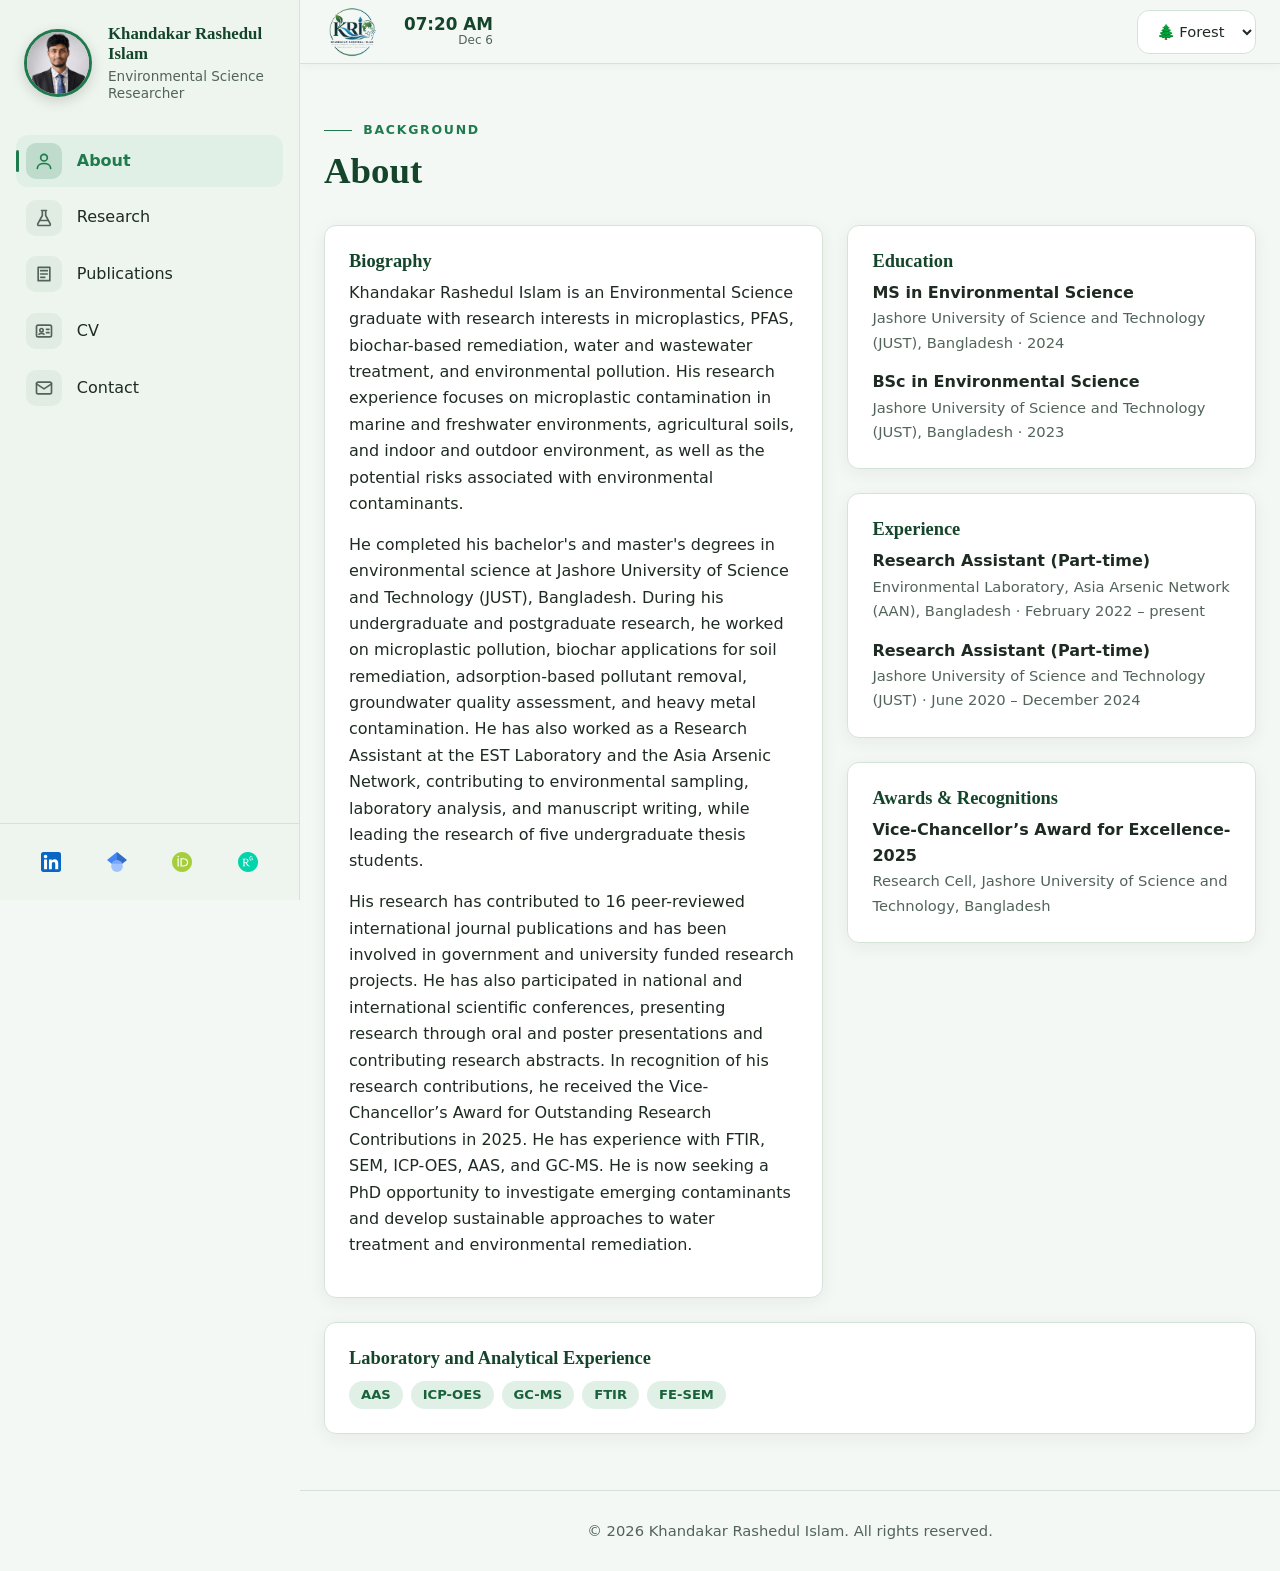
==== about.html @ 4546ed97 "Add Awards & Recognitions section to about.html Added a new section for Awards & Recognitions with d" ====
<!DOCTYPE html>
<html lang="en">
<head>
  <meta charset="UTF-8">
  <meta name="viewport" content="width=device-width, initial-scale=1">
  <title>About | Khandakar Rashedul Islam</title>
  <meta name="description" content="About Khandakar Rashedul Islam: biography, education, experience and laboratory skills in environmental science.">
  <link rel="stylesheet" href="style.css">
    <link rel="icon" href="assets/logo.png" type="image/png">
</head>
<body>

  <!-- Falling background symbols (filled in by script.js) -->
  <div class="bg-glyphs" id="bg-glyphs" aria-hidden="true"></div>

  <a class="skip-link" href="#main">Skip to content</a>

  <!-- Dark overlay behind the sidebar on tablet and mobile -->
  <div class="sidebar-overlay" id="sidebar-overlay" hidden></div>

  <!-- ===================== SIDEBAR ===================== -->
  <aside class="sidebar" id="sidebar" aria-label="Site menu">

    <button class="icon-btn sidebar-close" id="sidebar-close" type="button" aria-label="Close menu">✕</button>

    <a class="side-brand" href="index.html">
      <!--
        SIDEBAR PHOTO: to use your photo, upload assets/profile.jpg, then replace the <span> line below with:
        <img class="side-avatar" src="assets/profile.jpg" alt="Khandakar Rashedul Islam">
      -->
      <span class="side-avatar" aria-hidden="true">KRI</span>
      <span class="side-brand-text">
        <span class="side-name">Khandakar Rashedul Islam</span>
        <span class="side-title">Environmental Science Researcher</span>
      </span>
    </a>

    <nav class="side-nav" aria-label="Main navigation">
      <ul>
        <li>
          <a href="about.html">
            <span class="nav-icon"><svg class="icon" viewBox="0 0 24 24" aria-hidden="true"><circle cx="12" cy="8" r="4"/><path d="M4 21c0-4 4-6 8-6s8 2 8 6"/></svg></span>
            About
          </a>
        </li>
        <li>
          <a href="research.html">
            <span class="nav-icon"><svg class="icon" viewBox="0 0 24 24" aria-hidden="true"><path d="M9 3h6M10 3v6L4.5 19a1.5 1.5 0 0 0 1.3 2h12.4a1.5 1.5 0 0 0 1.3-2L14 9V3"/><path d="M7 15h10"/></svg></span>
            Research
          </a>
        </li>
        <li>
          <a href="publications.html">
            <span class="nav-icon"><svg class="icon" viewBox="0 0 24 24" aria-hidden="true"><path d="M5 4h14v16H5z"/><path d="M8 8h8M8 12h8M8 16h5"/></svg></span>
            Publications
          </a>
        </li>
        <li>
          <a href="cv.html">
            <span class="nav-icon"><svg class="icon" viewBox="0 0 24 24" aria-hidden="true"><rect x="3" y="5" width="18" height="14" rx="2"/><circle cx="9" cy="11" r="2"/><path d="M6 16c.5-1.5 5.5-1.5 6 0M15 10h3M15 14h3"/></svg></span>
            CV
          </a>
        </li>
        <li>
          <a href="contact.html">
            <span class="nav-icon"><svg class="icon" viewBox="0 0 24 24" aria-hidden="true"><rect x="3" y="5" width="18" height="14" rx="2"/><path d="m3 7 9 6 9-6"/></svg></span>
            Contact
          </a>
        </li>
      </ul>
    </nav>

    <!--
      PROFILE LINKS (bottom of sidebar). This is the ONLY place you need to edit your profile links.
      The buttons in the Contact section copy these automatically.
      To activate an icon: replace href="#contact" with your real link and delete the word is-placeholder.
      To remove an icon: delete its whole <a ...> ... </a> block.
    -->
       <div class="sidebar-links" aria-label="Academic profiles">
      <a class="profile-icon" href="https://www.linkedin.com/in/khandakarrashedulislam/" data-profile="linkedin" title="LinkedIn" aria-label="LinkedIn">
        <img src="assets/icons/linkedin.svg" alt="" width="20" height="20">
      </a>
      <a class="profile-icon" href="https://scholar.google.com/citations?user=u9Iv7xsAAAAJ&amp;hl=en" data-profile="scholar" title="Google Scholar" aria-label="Google Scholar">
        <img src="assets/icons/scholar.svg" alt="" width="20" height="20">
      </a>
      <a class="profile-icon" href="https://orcid.org/0000-0001-8953-0224" data-profile="orcid" title="ORCID" aria-label="ORCID">
        <img src="assets/icons/orcid.svg" alt="" width="20" height="20">
      </a>
      <a class="profile-icon" href="https://www.researchgate.net/profile/Khandakar-Rashedul-Islam-2?ev=hdr_xprf" data-profile="researchgate" title="ResearchGate" aria-label="ResearchGate">
        <img src="assets/icons/researchgate.svg" alt="" width="20" height="20">
      </a>
    </div>

  </aside>

  <!-- ===================== MAIN AREA ===================== -->
  <div class="main-area">

    <!-- Top bar -->
    <header class="topbar">
      <div class="topbar-left">
        <button class="icon-btn menu-btn" id="menu-btn" type="button" aria-label="Open menu" aria-expanded="false" aria-controls="sidebar">
          <span class="menu-bar"></span>
          <span class="menu-bar"></span>
          <span class="menu-bar"></span>
        </button>
        <a class="site-logo" href="index.html" aria-label="Home">
          <img src="assets/logo.png" alt="Khandakar Rashedul Islam logo" width="36" height="36">
        </a>
        <div class="clock">
          <span class="clock-time" id="clock-time">--:--</span>
          <span class="clock-date" id="clock-date"></span>
        </div>
      </div>

      <div class="topbar-right">
        <label class="visually-hidden" for="theme-select">Colour theme</label>
        <select class="theme-select" id="theme-select">
          <option value="forest">🌲 Forest</option> 
          <option value="light">🌞 Light</option>
          <option value="dark">🌙 Dark</option>
         
        </select>
      </div>
    </header>

    <main id="main">

      <!-- ===================== ABOUT ===================== -->
      <section class="section" id="about">
        <div class="container">
          <div class="section-head reveal">
            <p class="eyebrow">Background</p>
            <h2>About</h2>
          </div>

          <div class="about-grid">
            <div class="card reveal">
              <h3>Biography</h3>
              <p>
                Khandakar Rashedul Islam is an Environmental Science graduate with research interests in microplastics, PFAS, biochar-based remediation, water and wastewater treatment, and environmental pollution. 
                His research experience focuses on microplastic contamination in marine and freshwater environments, agricultural soils, and indoor and outdoor environment, 
                as well as the potential risks associated with environmental contaminants.
              </p>
              <p>
                He completed his bachelor's and master's degrees in environmental science at Jashore University of Science and Technology (JUST), Bangladesh. 
                During his undergraduate and postgraduate research, he worked on microplastic pollution, biochar applications for soil remediation, 
                adsorption-based pollutant removal, groundwater quality assessment, and heavy metal contamination. He has also worked as a Research Assistant 
                at the EST Laboratory and the Asia Arsenic Network, contributing to environmental sampling, laboratory analysis, and manuscript writing, while leading the research of five undergraduate thesis students.
              </p>
              <p>
               His research has contributed to 16 peer-reviewed international journal publications and has been involved in government and university funded research projects. 
                He has also participated in national and international scientific conferences, presenting research through oral and poster presentations and contributing research 
                abstracts. In recognition of his research contributions, he received the Vice-Chancellor’s Award for Outstanding Research Contributions in 2025. 
                He has experience with FTIR, SEM, ICP-OES, AAS, and GC-MS. 
He is now seeking a PhD opportunity to investigate emerging contaminants and develop sustainable approaches to water treatment and environmental remediation.
              </p>
            </div>

            <div class="stack">
              <div class="card reveal">
                <h3>Education</h3>
                <ul class="plain-list">
                  <li>
                    <strong>MS in Environmental Science</strong>
                    <span class="item-meta">Jashore University of Science and Technology (JUST), Bangladesh · 2024</span>
                  </li>
                  <li>
                    <strong>BSc in Environmental Science</strong>
                    <span class="item-meta">Jashore University of Science and Technology (JUST), Bangladesh · 2023</span>
                  </li>
                </ul>
              </div>

              <div class="card reveal">
                <h3>Experience</h3>
                <ul class="plain-list">
                  <li>
                    <strong>Research Assistant (Part-time)</strong>
                    <span class="item-meta">Environmental Laboratory, Asia Arsenic Network (AAN), Bangladesh · February 2022 – present</span>
                  </li>
                  <li>
                    <strong>Research Assistant (Part-time)</strong>
                    <span class="item-meta">Jashore University of Science and Technology (JUST) · June 2020 – December 2024</span>
                  </li>
                </ul>
              </div>
           
              <div class="card reveal">
                <h3>Awards & Recognitions</h3>
                <ul class="plain-list">
                  <li>
                    <strong>Vice-Chancellor’s Award for Excellence-2025</strong>
                    <span class="item-meta">Research Cell, Jashore University of Science and Technology, Bangladesh</span>
                  </li>
                 
                </ul>
              </div>


              
            </div>
          </div>

          <div class="card skills-card reveal">
            <h3>Laboratory and Analytical Experience</h3>
            <ul class="tag-list">
              <li class="tag">AAS</li>
              <li class="tag">ICP-OES</li>
              <li class="tag">GC-MS</li>
              <li class="tag">FTIR</li>
              <li class="tag">FE-SEM</li>
            </ul>
          </div>
        </div>
      </section>

</main>

    <!-- ===================== FOOTER ===================== -->
    <footer class="site-footer">
      <div class="container">
        <p>© <span id="current-year">2026</span> Khandakar Rashedul Islam. All rights reserved.</p>
      </div>
    </footer>

  </div>

  <script src="script.js"></script>
</body>
</html>
---- style.css ----
/* =====================================================================
   style.css: colours, fonts, layout and responsive rules
   Breakpoints:
     Desktop = 1024px and wider (default rules, sidebar always visible)
     Tablet  = 641px to 1023px  (@media max-width: 1023px, sidebar becomes a slide-in menu)
     Mobile  = 640px and narrower (@media max-width: 640px)
   ===================================================================== */

/* ---------- 1. COLOURS, FONTS AND SIZES (safe to edit) ---------- */
:root {
  --bg: #ffffff;
  --sidebar-bg: #fafbfc;
  --surface: #ffffff;
  --text: #1f2937;
  --heading: #1b365d;
  --muted: #556070;
  --primary: #0066cc;          /* MAIN ACCENT COLOUR: change this to restyle the site */
  --on-primary: #ffffff;
  --tile-bg: #eef1f5;
  --tag-bg: #e8f1fb;
  --tag-text: #0b5cab;
  --border: #e4e8ee;
  --header-bg: rgba(255, 255, 255, 0.9);
  --hero-glow: rgba(120, 176, 230, 0.35);
  --btn-shadow: 0 6px 16px rgba(0, 102, 204, 0.3);
  --warn-bg: #fef3c7;
  --warn-text: #92400e;
  --shadow: 0 4px 18px rgba(31, 41, 55, 0.06);
  --shadow-hover: 0 10px 28px rgba(31, 41, 55, 0.13);
  --radius: 12px;
  --sidebar-width: 300px;
  --topbar-height: 64px;
  --font: system-ui, -apple-system, "Segoe UI", Roboto, "Helvetica Neue", Arial, sans-serif;          /* BODY FONT */
  --font-serif: "Source Serif 4", "Source Serif Pro", Georgia, "Times New Roman", serif;               /* HEADING FONT */
}

[data-theme="dark"] {
  --bg: #0f1720;
  --sidebar-bg: #121c27;
  --surface: #17222f;
  --text: #dbe3ec;
  --heading: #eaf2fb;
  --muted: #9aa8b8;
  --primary: #4da3ff;
  --on-primary: #06121f;
  --tile-bg: #1f2c3a;
  --tag-bg: #16314d;
  --tag-text: #9ccbff;
  --border: #2a3a4b;
  --header-bg: rgba(15, 23, 32, 0.9);
  --hero-glow: rgba(77, 163, 255, 0.18);
  --btn-shadow: 0 6px 16px rgba(77, 163, 255, 0.25);
  --warn-bg: #78350f;
  --warn-text: #fde68a;
  --shadow: 0 4px 18px rgba(0, 0, 0, 0.35);
  --shadow-hover: 0 10px 28px rgba(0, 0, 0, 0.5);
}

[data-theme="forest"] {
  --bg: #f4f8f4;
  --sidebar-bg: #eef4ee;
  --surface: #ffffff;
  --text: #1e2b22;
  --heading: #14452a;
  --muted: #52645a;
  --primary: #1f7a4d;
  --tile-bg: #e1ece3;
  --tag-bg: #e1f0e6;
  --tag-text: #176239;
  --border: #d5e2d8;
  --header-bg: rgba(244, 248, 244, 0.9);
  --hero-glow: rgba(110, 190, 140, 0.35);
  --btn-shadow: 0 6px 16px rgba(31, 122, 77, 0.3);
}

/* ---------- 2. BASIC RESET ---------- */
*, *::before, *::after { box-sizing: border-box; }

[hidden] { display: none !important; }

html {
  scroll-behavior: smooth;
  scroll-padding-top: calc(var(--topbar-height) + 12px);
}

body {
  margin: 0;
  font-family: var(--font);
  font-size: 1rem;
  line-height: 1.65;
  color: var(--text);
  background: var(--bg);
  transition: background 0.25s ease, color 0.25s ease;
}

img { max-width: 100%; height: auto; }
a { color: var(--primary); }

h1, h2, h3 {
  font-family: var(--font-serif);
  color: var(--heading);
  line-height: 1.2;
  margin: 0 0 0.5rem;
}
h3 { font-size: 1.15rem; }
p { margin: 0 0 0.9rem; }

:focus-visible { outline: 3px solid var(--primary); outline-offset: 3px; }

.container { width: min(1024px, 100% - 3rem); margin-inline: auto; }

.visually-hidden {
  position: absolute;
  width: 1px;
  height: 1px;
  overflow: hidden;
  clip: rect(0 0 0 0);
  white-space: nowrap;
}

.skip-link {
  position: absolute;
  left: -999px;
  top: 0;
  background: var(--primary);
  color: var(--on-primary);
  padding: 0.6rem 1rem;
  z-index: 100;
}
.skip-link:focus { left: 0; }

/* Small line icons used in buttons and the menu */
.icon {
  width: 20px;
  height: 20px;
  flex: 0 0 auto;
  fill: none;
  stroke: currentColor;
  stroke-width: 2;
  stroke-linecap: round;
  stroke-linejoin: round;
}

/* ---------- 3. FALLING BACKGROUND SYMBOLS ---------- */
.bg-glyphs {
  position: fixed;
  inset: 0;
  overflow: hidden;
  pointer-events: none;
  z-index: 0;
}
.glyph {
  position: absolute;
  top: -10vh;
  color: var(--primary);
  opacity: 0.1;
  user-select: none;
  animation-name: glyph-fall;
  animation-timing-function: linear;
  animation-iteration-count: infinite;
}
@keyframes glyph-fall {
  from { transform: translateY(0) rotate(0deg); }
  to   { transform: translateY(120vh) rotate(360deg); }
}

/* ---------- 4. SIDEBAR ---------- */
.sidebar {
  position: fixed;
  top: 0;
  bottom: 0;
  left: 0;
  width: var(--sidebar-width);
  z-index: 30;
  display: flex;
  flex-direction: column;
  background: var(--sidebar-bg);
  border-right: 1px solid var(--border);
  overflow-y: auto;
}

.side-brand {
  display: flex;
  align-items: center;
  gap: 1rem;
  padding: 1.5rem 1.5rem 1.25rem;
  text-decoration: none;
  color: var(--heading);
}
.side-avatar {
  flex: 0 0 auto;
  width: 68px;
  height: 68px;
  border-radius: 50%;
  object-fit: cover;
  border: 3px solid var(--primary);
  box-shadow: 0 4px 14px rgba(0, 0, 0, 0.15);
  display: grid;
  place-items: center;
  background: var(--tag-bg);
  color: var(--primary);
  font-family: var(--font-serif);
  font-weight: 800;
}
.side-brand-text { display: flex; flex-direction: column; min-width: 0; }
.side-name {
  font-family: var(--font-serif);
  font-size: 1.05rem;
  font-weight: 600;
  line-height: 1.2;
}
.side-title { font-size: 0.85rem; color: var(--muted); line-height: 1.3; margin-top: 0.2rem; }

.side-nav { padding: 0.75rem 1rem; }
.side-nav ul { list-style: none; margin: 0; padding: 0; }
.side-nav li { margin-bottom: 0.3rem; }
.side-nav a {
  display: flex;
  align-items: center;
  gap: 0.9rem;
  padding: 0.5rem 0.65rem;
  border-radius: 12px;
  color: var(--text);
  text-decoration: none;
  font-weight: 500;
}
.nav-icon {
  display: grid;
  place-items: center;
  width: 36px;
  height: 36px;
  border-radius: 10px;
  background: var(--tile-bg);
  color: var(--muted);
}
.side-nav a:hover { background: var(--tile-bg); }
.side-nav a:hover .nav-icon { background: var(--tag-bg); color: var(--primary); }

.sidebar-links {
  margin-top: auto;
  display: flex;
  justify-content: space-around;
  gap: 0.25rem;
  padding: 1rem 1.25rem;
  border-top: 1px solid var(--border);
}
.profile-icon {
  display: inline-flex;
  align-items: center;
  justify-content: center;
  width: 44px;
  height: 44px;
  border-radius: 50%;
  color: var(--muted);
  font-weight: 800;
  font-size: 0.95rem;
  text-decoration: none;
}
.profile-icon:hover { background: var(--tile-bg); color: var(--primary); }

.icon-btn.sidebar-close { display: none; position: absolute; top: 0.75rem; right: 0.75rem; }
.sidebar-overlay {
  position: fixed;
  inset: 0;
  z-index: 60;
  background: rgba(0, 0, 0, 0.4);
}

/* ---------- 5. MAIN AREA AND TOP BAR ---------- */
.main-area {
  position: relative;
  z-index: 1;
  margin-left: var(--sidebar-width);
}

.topbar {
  position: sticky;
  top: 0;
  z-index: 40;
  display: flex;
  align-items: center;
  justify-content: space-between;
  gap: 1rem;
  height: var(--topbar-height);
  padding: 0 1.5rem;
  background: var(--header-bg);
  backdrop-filter: blur(10px);
  -webkit-backdrop-filter: blur(10px);
  border-bottom: 1px solid var(--border);
  box-shadow: 0 2px 10px rgba(0, 0, 0, 0.04);
}
.topbar-left { display: flex; align-items: center; gap: 1rem; }

.clock { display: flex; flex-direction: column; line-height: 1.15; margin-left: 0.5rem; }
.clock-time { font-weight: 700; color: var(--heading); font-size: 1.05rem; }
.clock-date { font-size: 0.75rem; color: var(--muted); text-align: right; }

.theme-select {
  min-height: 44px;
  padding: 0.4rem 0.9rem;
  border-radius: 12px;
  border: 1px solid var(--border);
  background: var(--surface);
  color: var(--text);
  font: inherit;
  font-size: 0.92rem;
  cursor: pointer;
}

.icon-btn {
  width: 44px;
  height: 44px;
  border-radius: 12px;
  border: 1px solid var(--border);
  background: var(--surface);
  color: var(--text);
  font-size: 1.1rem;
  cursor: pointer;
  display: inline-flex;
  align-items: center;
  justify-content: center;
}
.icon-btn:hover { background: var(--tile-bg); }

/* The ☰ button is hidden on desktop */
.menu-btn { display: none; flex-direction: column; gap: 4px; }
.menu-bar { display: block; width: 18px; height: 2px; background: currentColor; border-radius: 2px; }

/* ---------- 6. BUTTONS ---------- */
.btn {
  display: inline-flex;
  align-items: center;
  justify-content: center;
  gap: 0.5rem;
  min-height: 44px;
  padding: 0.6rem 1.2rem;
  border-radius: 8px;
  border: 1px solid var(--primary);
  font-weight: 600;
  text-decoration: none;
  cursor: pointer;
  transition: transform 0.15s ease, border-color 0.15s ease, background 0.15s ease;
}
.btn:hover { transform: translateY(-2px); }
.btn-primary { background: var(--primary); color: var(--on-primary); box-shadow: var(--btn-shadow); }
.btn-outline { background: var(--surface); color: var(--text); border-color: var(--border); }
.btn-outline:hover { border-color: var(--primary); color: var(--primary); }
.btn-small { min-height: 38px; padding: 0.3rem 1rem; font-size: 0.88rem; }

.button-row { display: flex; flex-wrap: wrap; gap: 0.75rem; margin-top: 1.5rem; }

/* Links that still contain placeholder addresses */
.is-placeholder {
  opacity: 0.55;
  border-style: dashed;
  pointer-events: none;
}
.is-placeholder::after {
  content: " (add link)";
  font-size: 0.75em;
  font-weight: 400;
  margin-left: 0.3em;
}
.profile-icon.is-placeholder::after { content: none; }

/* ---------- 7. HERO ---------- */
.hero { padding: 2.5rem 0 1.5rem; }
.hero-card {
  display: grid;
  grid-template-columns: 1fr 240px;
  gap: 2.5rem;
  align-items: center;
  padding: 3rem;
  border: 1px solid var(--border);
  border-radius: 6px;
  background:
    radial-gradient(ellipse at 18% 25%, var(--hero-glow), transparent 55%),
    var(--surface);
}

.pill {
  display: inline-flex;
  align-items: center;
  gap: 0.55rem;
  margin-bottom: 1.5rem;
  padding: 0.4rem 0.95rem;
  border: 1px solid var(--border);
  border-radius: 999px;
  background: var(--surface);
  font-size: 0.85rem;
  color: var(--text);
}
.pill-dot {
  width: 8px;
  height: 8px;
  border-radius: 50%;
  background: var(--primary);
  box-shadow: 0 0 0 3px var(--tag-bg);
}

.hero h1 { font-size: clamp(2.2rem, 2.8vw, 2.6rem); font-weight: 600; margin-bottom: 0.6rem; }
.hero-subtitle {
  font-family: var(--font-serif);
  font-size: 1.4rem;
  font-weight: 600;
  color: var(--heading);
  opacity: 0.85;
  margin-bottom: 1rem;
}
.hero-intro { max-width: 65ch; color: var(--muted); font-size: 1.05rem; }

.hero-photo-wrap { display: flex; justify-content: center; }
.hero-photo {
  width: 100%;
  max-width: 230px;
  aspect-ratio: 1 / 1;
  object-fit: cover;
  border-radius: 50%;
  border: 3px solid var(--primary);
  box-shadow: 0 10px 30px rgba(0, 0, 0, 0.18);
}
div.hero-photo {
  display: grid;
  place-items: center;
  background: linear-gradient(135deg, var(--tag-bg), var(--tile-bg));
  color: var(--primary);
  font-family: var(--font-serif);
  font-size: 3.5rem;
  font-weight: 700;
}

/* ---------- 8. STATS, DIVIDER ---------- */
.stats { padding: 1rem 0 0; }
.stats-grid { display: grid; grid-template-columns: repeat(3, 1fr); gap: 1.25rem; }
.stat { text-align: center; padding: 1.25rem; }
.stat-number {
  display: block;
  font-family: var(--font-serif);
  font-size: 2.2rem;
  font-weight: 700;
  color: var(--primary);
  line-height: 1.2;
}
.stat-label { display: block; color: var(--muted); font-size: 0.95rem; }

.divider {
  border: 0;
  height: 1px;
  margin: 3rem 0 0;
  background: linear-gradient(90deg, transparent, var(--border), transparent);
}

/* ---------- 9. SECTIONS AND CARDS ---------- */
.section { padding: 3.5rem 0; }
.section-head { margin-bottom: 2rem; }
.section-head h2 { font-size: clamp(1.8rem, 3vw, 2.3rem); font-weight: 600; }
.section-lead { color: var(--muted); max-width: 70ch; margin-top: 0.5rem; }

.eyebrow {
  display: flex;
  align-items: center;
  gap: 0.7rem;
  margin: 0 0 0.5rem;
  font-size: 0.78rem;
  font-weight: 700;
  letter-spacing: 0.14em;
  text-transform: uppercase;
  color: var(--primary);
}
.eyebrow::before { content: ""; width: 28px; height: 1px; background: currentColor; }

.card {
  background: var(--surface);
  border: 1px solid var(--border);
  border-radius: var(--radius);
  padding: 1.5rem;
  box-shadow: var(--shadow);
  transition: transform 0.2s ease, box-shadow 0.2s ease;
}
.card:hover { transform: translateY(-3px); box-shadow: var(--shadow-hover); }

.grid-3 { display: grid; grid-template-columns: repeat(3, 1fr); gap: 1.5rem; }

.tag-list { display: flex; flex-wrap: wrap; gap: 0.5rem; list-style: none; margin: 0.75rem 0 0; padding: 0; }
.tag {
  background: var(--tag-bg);
  color: var(--tag-text);
  padding: 0.2rem 0.75rem;
  border-radius: 999px;
  font-size: 0.82rem;
  font-weight: 600;
}

/* About */
.about-grid { display: grid; grid-template-columns: 1.1fr 0.9fr; gap: 1.5rem; align-items: start; }
.stack { display: grid; gap: 1.5rem; }
.skills-card { margin-top: 1.5rem; }
.plain-list { list-style: none; margin: 0; padding: 0; }
.plain-list li { margin-bottom: 0.9rem; }
.plain-list li:last-child { margin-bottom: 0; }
.item-meta { display: block; color: var(--muted); font-size: 0.92rem; }

.placeholder-text {
  background: var(--warn-bg);
  color: var(--warn-text);
  padding: 0 0.35em;
  border-radius: 4px;
}

/* ---------- 10. PUBLICATIONS ---------- */
.notice {
  background: var(--warn-bg);
  color: var(--warn-text);
  border-left: 4px solid var(--warn-text);
  border-radius: 12px;
  padding: 1rem 1.25rem;
  margin-bottom: 1.5rem;
}

.filter-bar { display: flex; flex-wrap: wrap; gap: 0.5rem; margin-bottom: 1.5rem; }
.filter-btn {
  min-height: 40px;
  padding: 0.35rem 1rem;
  border-radius: 999px;
  border: 1px solid var(--border);
  background: var(--surface);
  color: var(--text);
  font: inherit;
  font-size: 0.9rem;
  font-weight: 600;
  cursor: pointer;
}
.filter-btn:hover { background: var(--tag-bg); }
.filter-btn[aria-pressed="true"] {
  background: var(--primary);
  color: var(--on-primary);
  border-color: var(--primary);
}

.pub-list { display: grid; gap: 1.25rem; }
.pub-badges { display: flex; flex-wrap: wrap; gap: 0.5rem; margin-bottom: 0.6rem; }
.badge {
  background: var(--tag-bg);
  color: var(--tag-text);
  font-size: 0.72rem;
  font-weight: 700;
  letter-spacing: 0.05em;
  text-transform: uppercase;
  padding: 0.15rem 0.65rem;
  border-radius: 999px;
}
.badge-placeholder { background: var(--warn-bg); color: var(--warn-text); }
.pub-title { overflow-wrap: anywhere; }
.pub-authors { color: var(--muted); margin-bottom: 0.3rem; }
.pub-journal { margin-bottom: 0; }
.pub-year { font-weight: 700; }
.pub-links { display: flex; flex-wrap: wrap; gap: 0.5rem; margin-top: 0.9rem; }
.empty-message { color: var(--muted); text-align: center; margin-top: 1rem; }

/* ---------- 11. CV AND CONTACT ---------- */
.cv-card { text-align: center; padding: 2rem 1.5rem; }
.contact-grid { display: grid; grid-template-columns: 1fr 1fr; gap: 1.5rem; }
.contact-email { font-size: 1.1rem; font-weight: 600; overflow-wrap: anywhere; }
.link-list { display: flex; flex-wrap: wrap; gap: 0.6rem; list-style: none; margin: 0.5rem 0 0; padding: 0; }

/* ---------- 12. FOOTER ---------- */
.site-footer {
  border-top: 1px solid var(--border);
  padding: 1.75rem 0;
  text-align: center;
  color: var(--muted);
  font-size: 0.92rem;
}
.site-footer p { margin: 0; }

/* ---------- 13. SCROLL FADE-IN (only active when JavaScript runs) ---------- */
.js .reveal {
  opacity: 0;
  transform: translateY(24px);
  transition: opacity 0.6s ease, transform 0.6s ease, box-shadow 0.2s ease;
}
.js .reveal.is-visible { opacity: 1; transform: none; }

/* =====================================================================
   TABLET VERSION: 641px to 1023px
   The sidebar turns into a menu that slides in from the left.
   ===================================================================== */
@media (max-width: 1023px) {
  .main-area { margin-left: 0; }

  .sidebar {
    width: min(320px, 85vw);
    z-index: 70;
    transform: translateX(-100%);
    visibility: hidden;
    transition: transform 0.25s ease, visibility 0s linear 0.25s;
    box-shadow: var(--shadow-hover);
  }
  .sidebar.is-open {
    transform: none;
    visibility: visible;
    transition: transform 0.25s ease, visibility 0s;
  }
   .icon-btn.sidebar-close { display: inline-flex; }
  .menu-btn { display: inline-flex; }
  .clock { margin-left: 0; }
  .topbar { padding: 0 1rem; }

  .hero-card { grid-template-columns: 1fr 180px; gap: 2rem; padding: 2.25rem; }
  .hero-photo { max-width: 180px; }
  div.hero-photo { font-size: 2.8rem; }

  .section { padding: 3rem 0; }
  .grid-3 { grid-template-columns: repeat(2, 1fr); }
  .about-grid { grid-template-columns: 1fr; }
  .contact-grid { grid-template-columns: 1fr; }
}

/* =====================================================================
   MOBILE VERSION: 640px and narrower
   ===================================================================== */
@media (max-width: 640px) {
  .container { width: min(1024px, 100% - 2rem); }

  .hero { padding: 1.5rem 0 1rem; }
  .hero-card { grid-template-columns: 1fr; gap: 1.5rem; padding: 1.5rem; }
  .hero-photo-wrap { order: -1; }
  .hero-photo { max-width: 160px; }
  div.hero-photo { font-size: 2.3rem; }
  .hero-subtitle { font-size: 1.15rem; }
  .hero-intro { font-size: 1rem; }

  .button-row { flex-direction: column; }
  .button-row .btn { width: 100%; }

  .stats-grid { grid-template-columns: 1fr; }

  .section { padding: 2.5rem 0; }
  .grid-3 { grid-template-columns: 1fr; }
  .card { padding: 1.25rem; }

  .theme-select { font-size: 0.85rem; padding: 0.4rem 0.6rem; }
  .pub-links .btn, .link-list .btn { min-height: 44px; }
}

/* ---------- Respect visitors who prefer less motion ---------- */
@media (prefers-reduced-motion: reduce) {
  html { scroll-behavior: auto; }
  .js .reveal { opacity: 1; transform: none; transition: none; }
  .card, .btn, .sidebar { transition: none; }
}
/* ---------- CV button when the PDF has not been uploaded yet ---------- */
.is-unavailable {
  opacity: 0.55;
  border-style: dashed;
  pointer-events: none;
}
.is-unavailable::after {
  content: " (coming soon)";
  font-size: 0.75em;
  font-weight: 400;
  margin-left: 0.3em;
}
/* =====================================================================
   PUBLICATIONS: filter panel, cards, and the active sidebar link
   (matches the reference publications page)
   ===================================================================== */

/* ---------- Filter panel ---------- */
.filter-panel { display: none; }
.js .filter-panel {
  display: flex;
  flex-wrap: wrap;
  align-items: flex-end;
  gap: 1rem;
  padding: 1.25rem;
  margin-bottom: 1.75rem;
  border: 1px solid var(--border);
  border-radius: var(--radius);
  background: var(--surface);
}
.field { display: flex; flex-direction: column; gap: 0.4rem; }
.field-grow { flex: 1 1 220px; }
.field-label {
  font-size: 0.72rem;
  font-weight: 700;
  letter-spacing: 0.14em;
  text-transform: uppercase;
  color: var(--muted);
}
.field-input {
  width: 100%;
  min-height: 44px;
  padding: 0.5rem 0.9rem;
  border: 1px solid var(--border);
  border-radius: 10px;
  background: var(--surface);
  color: var(--text);
  font: inherit;
  font-size: 0.95rem;
}
.field select.field-input { min-width: 150px; cursor: pointer; }

.view-toggle {
  display: inline-flex;
  padding: 4px;
  border: 1px solid var(--border);
  border-radius: 10px;
  background: var(--bg);
}
.view-btn {
  display: inline-flex;
  align-items: center;
  gap: 0.4rem;
  min-height: 36px;
  padding: 0.3rem 0.9rem;
  border: 0;
  border-radius: 8px;
  background: transparent;
  color: var(--muted);
  font: inherit;
  font-size: 0.85rem;
  font-weight: 600;
  cursor: pointer;
}
.view-btn[aria-pressed="true"] {
  background: var(--surface);
  color: var(--primary);
  box-shadow: var(--shadow);
}
.icon-sm { width: 16px; height: 16px; }

/* ---------- Publication cards ---------- */
.pub-card { position: relative; padding: 1.4rem 1.5rem; }
.pub-card:hover {
  border-color: var(--primary);
  box-shadow: 0 14px 34px var(--hero-glow);
}
.pub-main { padding-right: 3rem; }
.pub-title { font-size: 1.2rem; margin-bottom: 0.5rem; }
.pub-authors { color: var(--text); font-weight: 500; margin-bottom: 0.7rem; }

.pub-meta {
  display: flex;
  flex-wrap: wrap;
  align-items: center;
  gap: 0.6rem 1.1rem;
  color: var(--muted);
  font-size: 0.95rem;
}
.meta-item { display: inline-flex; align-items: center; gap: 0.45rem; }
.pub-year { font-weight: 600; }

.type-badge {
  display: inline-flex;
  align-items: center;
  padding: 0.2rem 0.7rem;
  border-radius: 999px;
  border: 1px solid transparent;
  font-size: 0.75rem;
  font-weight: 700;
}
.type-journal { background: #e3f5e8; color: #1c6b3a; border-color: #bfe5cb; }
.type-preprint { background: #ece7fb; color: #5b3fc4; border-color: #d6cdf6; }
.type-review, .type-placeholder { background: var(--warn-bg); color: var(--warn-text); }
[data-theme="dark"] .type-journal { background: #12301f; color: #8fe0ad; border-color: #1f4d33; }
[data-theme="dark"] .type-preprint { background: #2a2150; color: #c4b5fd; border-color: #3d3274; }

/* Details that collapse (Compact view hides them) */
.pub-extra { display: none; margin-top: 0.9rem; }
.pub-card.is-open .pub-extra { display: block; }
.pub-tags { margin: 0 0 0.9rem; }
.pub-tags .tag {
  background: var(--tile-bg);
  color: var(--muted);
  font-weight: 500;
  font-size: 0.78rem;
  border-radius: 8px;
}
.pub-summary { color: var(--text); margin-bottom: 0.9rem; }
.pub-links .btn { border-radius: 10px; }

/* Collapse / expand arrow */
.pub-toggle {
  display: none;
  position: absolute;
  right: 1rem;
  bottom: 1rem;
  width: 36px;
  height: 36px;
  align-items: center;
  justify-content: center;
  border: 1px solid var(--border);
  border-radius: 50%;
  background: var(--surface);
  color: var(--muted);
  cursor: pointer;
}
.js .pub-toggle { display: inline-flex; }
.pub-toggle:hover { color: var(--primary); border-color: var(--primary); }
.pub-toggle .icon { transition: transform 0.2s ease; }
.pub-card:not(.is-open) .pub-toggle .icon { transform: rotate(180deg); }

/* ---------- Active link in the sidebar (changes as you scroll) ---------- */
.side-nav a { position: relative; }
.side-nav a.is-active {
  background: var(--tag-bg);
  color: var(--primary);
  font-weight: 600;
}
.side-nav a.is-active::before {
  content: "";
  position: absolute;
  left: 0;
  top: 50%;
  width: 3px;
  height: 22px;
  border-radius: 3px;
  background: var(--primary);
  transform: translateY(-50%);
}
.side-nav a.is-active .nav-icon { background: rgba(0, 102, 204, 0.15); color: var(--primary); }
[data-theme="dark"] .side-nav a.is-active .nav-icon { background: rgba(77, 163, 255, 0.25); }
[data-theme="forest"] .side-nav a.is-active .nav-icon { background: rgba(31, 122, 77, 0.18); }

/* ---------- Mobile (640px and narrower) ---------- */
@media (max-width: 640px) {
  .js .filter-panel { flex-direction: column; align-items: stretch; }
  .field select.field-input { width: 100%; }
  .view-toggle { align-self: flex-start; }
  .pub-card { padding-bottom: 3.75rem; }
  .pub-main { padding-right: 0; }
}
/* ---------- Publications: Compact view (card is closed) ---------- */
.pub-card:not(.is-open) .pub-authors,
.pub-card:not(.is-open) .meta-category {
  display: none;
}
.pub-card:not(.is-open) {
  padding-top: 1.1rem;
  padding-bottom: 1.1rem;
}
.pub-card:not(.is-open) .pub-title {
  font-size: 1.1rem;
  margin-bottom: 0.55rem;
}
.pub-card:not(.is-open) .pub-main {
  padding-right: 3rem;
}
/* Keep the arrow centred on the right side while the card is compact */
.pub-card:not(.is-open) .pub-toggle {
  top: 50%;
  bottom: auto;
  transform: translateY(-50%);
}
/* ---------- Publications: hide the Placeholder and Journal badges (both views) ---------- */
.type-placeholder,
.type-journal {
  display: none;
}

/* ---------- Publications: DOI button beside the year in Compact view ---------- */
.compact-doi { display: none; }
.pub-card:not(.is-open) .compact-doi { display: inline-flex; }

/* In Compact view the bottom button row is hidden (the DOI is shown beside the year instead) */
.pub-card:not(.is-open) .pub-links { display: none; }
/* =====================================================================
   CV VIEWER
   ===================================================================== */
.cv-actions { display: flex; flex-wrap: wrap; gap: 0.75rem; margin-bottom: 1.25rem; }

.cv-viewer {
  border: 1px solid var(--border);
  border-radius: var(--radius);
  background: var(--surface);
  box-shadow: var(--shadow);
  overflow: hidden;
}
.cv-frame {
  display: block;
  width: 100%;
  height: 80vh;
  min-height: 520px;
  border: 0;
  background: var(--surface);
}
.cv-fallback { display: none; margin: 0; padding: 1.25rem; color: var(--muted); }

/* Hidden automatically until your cv.pdf has been uploaded (set by script.js) */
.cv-missing .cv-viewer { display: none; }

/* Tablet */
@media (max-width: 1023px) {
  .cv-frame { height: 70vh; }
}

/* Mobile: phones cannot show an embedded PDF reliably, so use buttons instead */
@media (max-width: 640px) {
  .cv-frame { display: none; }
  .cv-fallback { display: block; }
  .cv-actions .btn { width: 100%; }
}

/* LOGO IN THE TOP BAR */
.site-logo { display: inline-flex; flex: 0 0 auto;}
.site-logo img { display: block; width: 56px; height: 56px; object-fit: contain; border-radius: 8px; }
/* =====================================================================
   CV PREVIEW ON TABLET AND PHONE (pages drawn by script.js)
   ===================================================================== */
.cv-pages { display: none; }

@media (max-width: 1023px) {
  .cv-frame { display: none; }
  .cv-pages {
    display: block;
    max-height: 75vh;
    overflow-y: auto;
    -webkit-overflow-scrolling: touch;
    padding: 0.5rem;
    background: var(--tile-bg);
  }
  .cv-pages:empty { display: none; }
  .cv-pages canvas {
    display: block;
    width: 100%;
    height: auto;
    margin: 0 auto 0.5rem;
    background: #ffffff;
    box-shadow: var(--shadow);
  }
  .cv-viewer.has-pages .cv-fallback { display: none; }
  .cv-viewer.cv-failed .cv-fallback { display: block; }
}
/* =====================================================================
   OFFICIAL PROFILE LOGOS IN THE SIDEBAR
   ===================================================================== */
.profile-icon img {
  display: block;
  width: 20px;
  height: 20px;
  object-fit: contain;
  transition: transform 0.15s ease;
}
.profile-icon:hover img { transform: scale(1.12); }
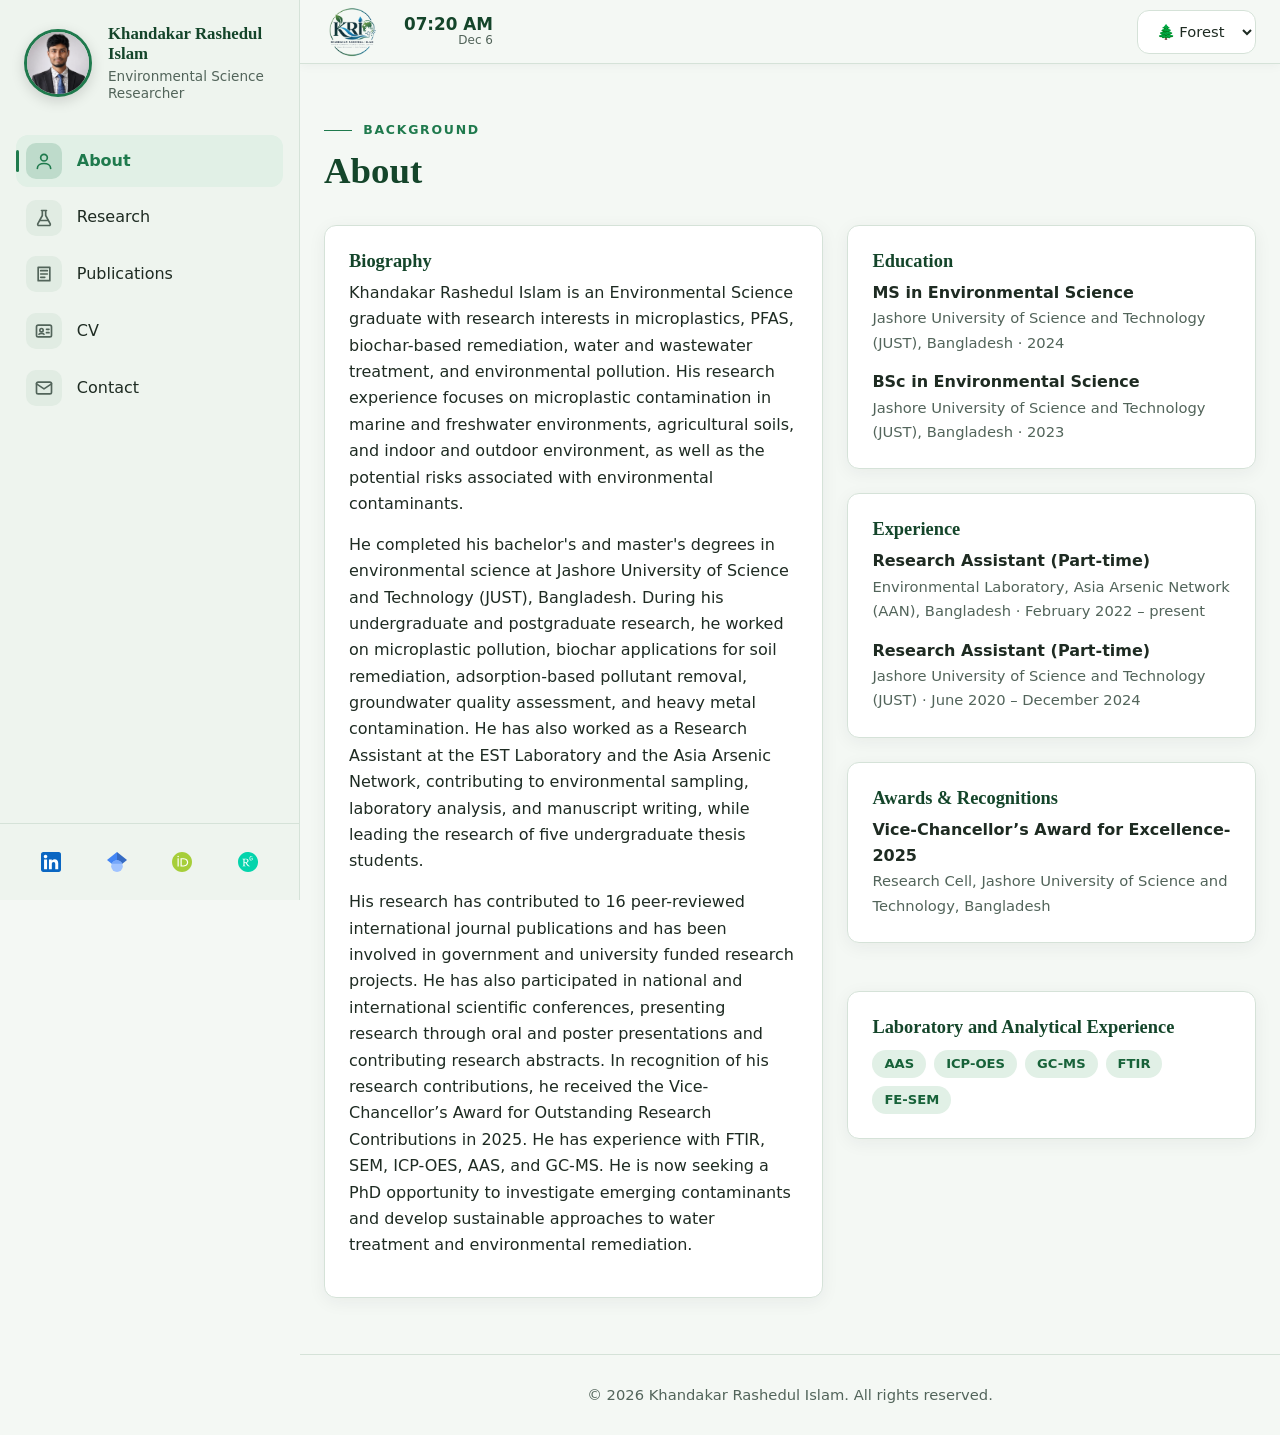
==== commit ebaaf482: "Update about.html" ====
--- a/about.html
+++ b/about.html
@@ -193,14 +193,8 @@
                     <strong>Vice-Chancellor’s Award for Excellence-2025</strong>
                     <span class="item-meta">Research Cell, Jashore University of Science and Technology, Bangladesh</span>
                   </li>
-                 
                 </ul>
               </div>
-
-
-              
-            </div>
-          </div>
 
           <div class="card skills-card reveal">
             <h3>Laboratory and Analytical Experience</h3>
@@ -212,7 +206,10 @@
               <li class="tag">FE-SEM</li>
             </ul>
           </div>
-        </div>
+          
+            </div>
+          </div>
+
       </section>
 
 </main>
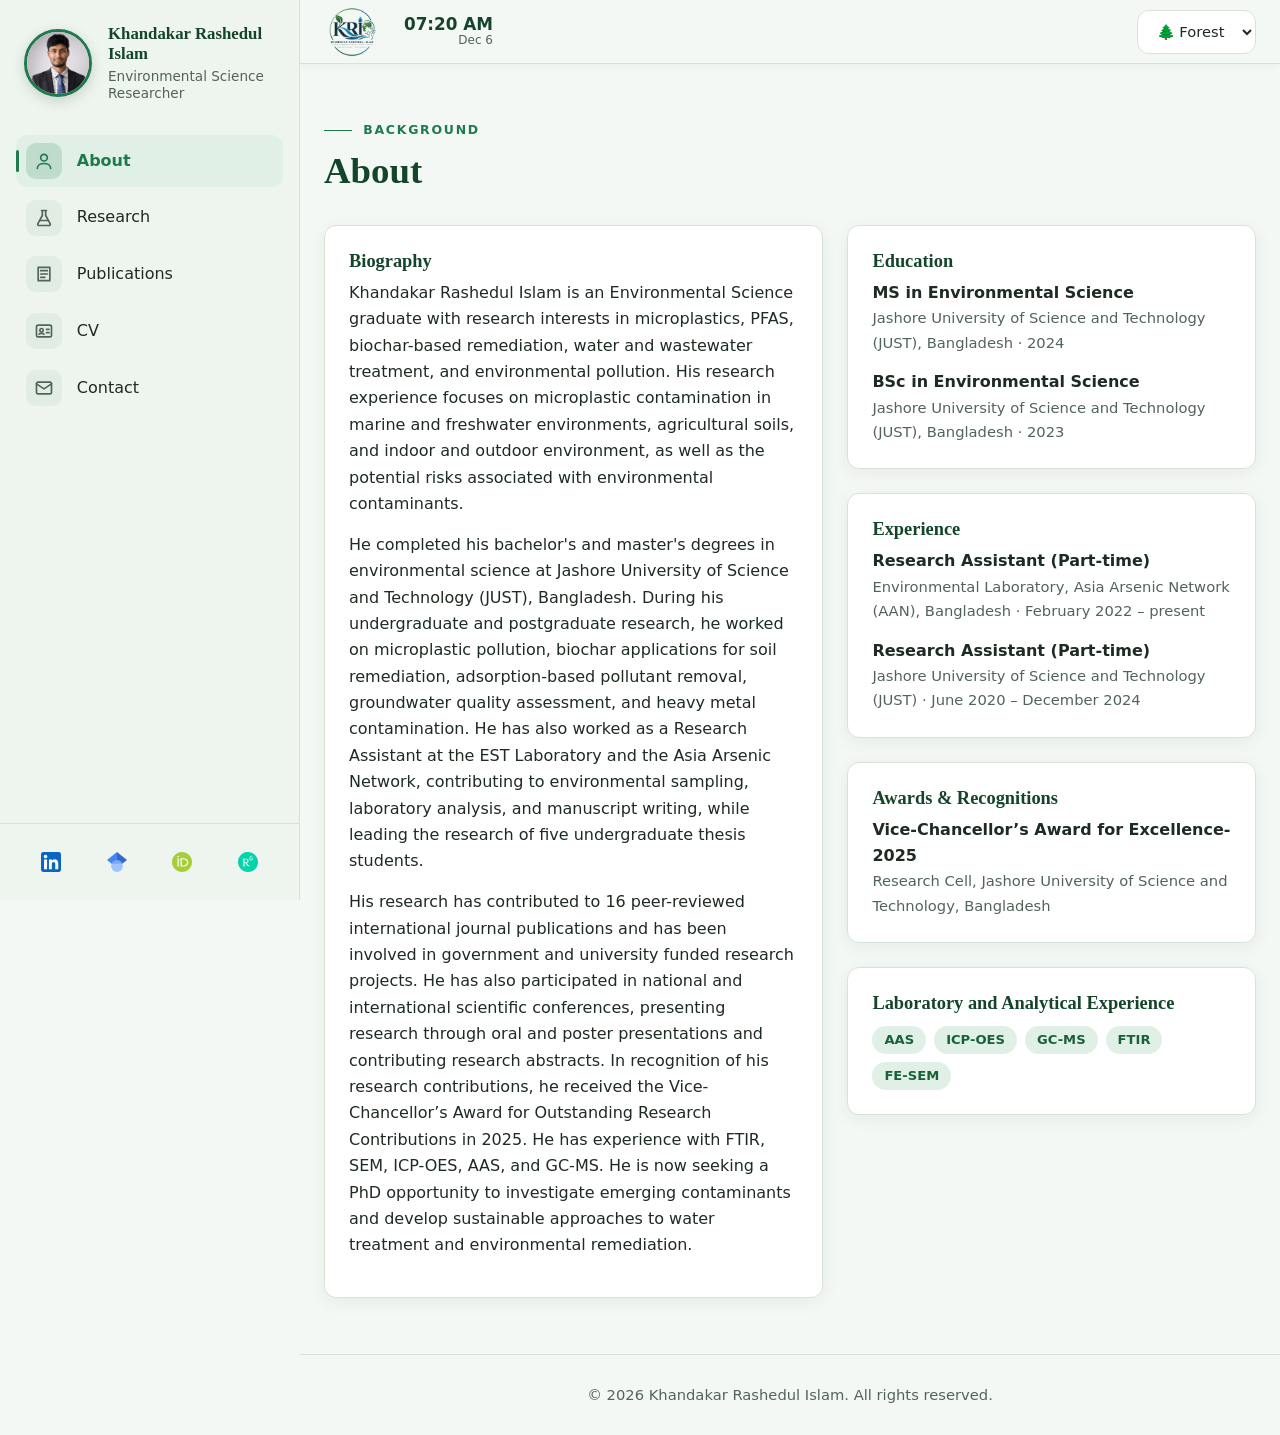
==== commit cb78fefa: "Remove skills-card class from the card div" ====
--- a/about.html
+++ b/about.html
@@ -196,7 +196,7 @@
                 </ul>
               </div>
 
-          <div class="card skills-card reveal">
+          <div class="card reveal">
             <h3>Laboratory and Analytical Experience</h3>
             <ul class="tag-list">
               <li class="tag">AAS</li>
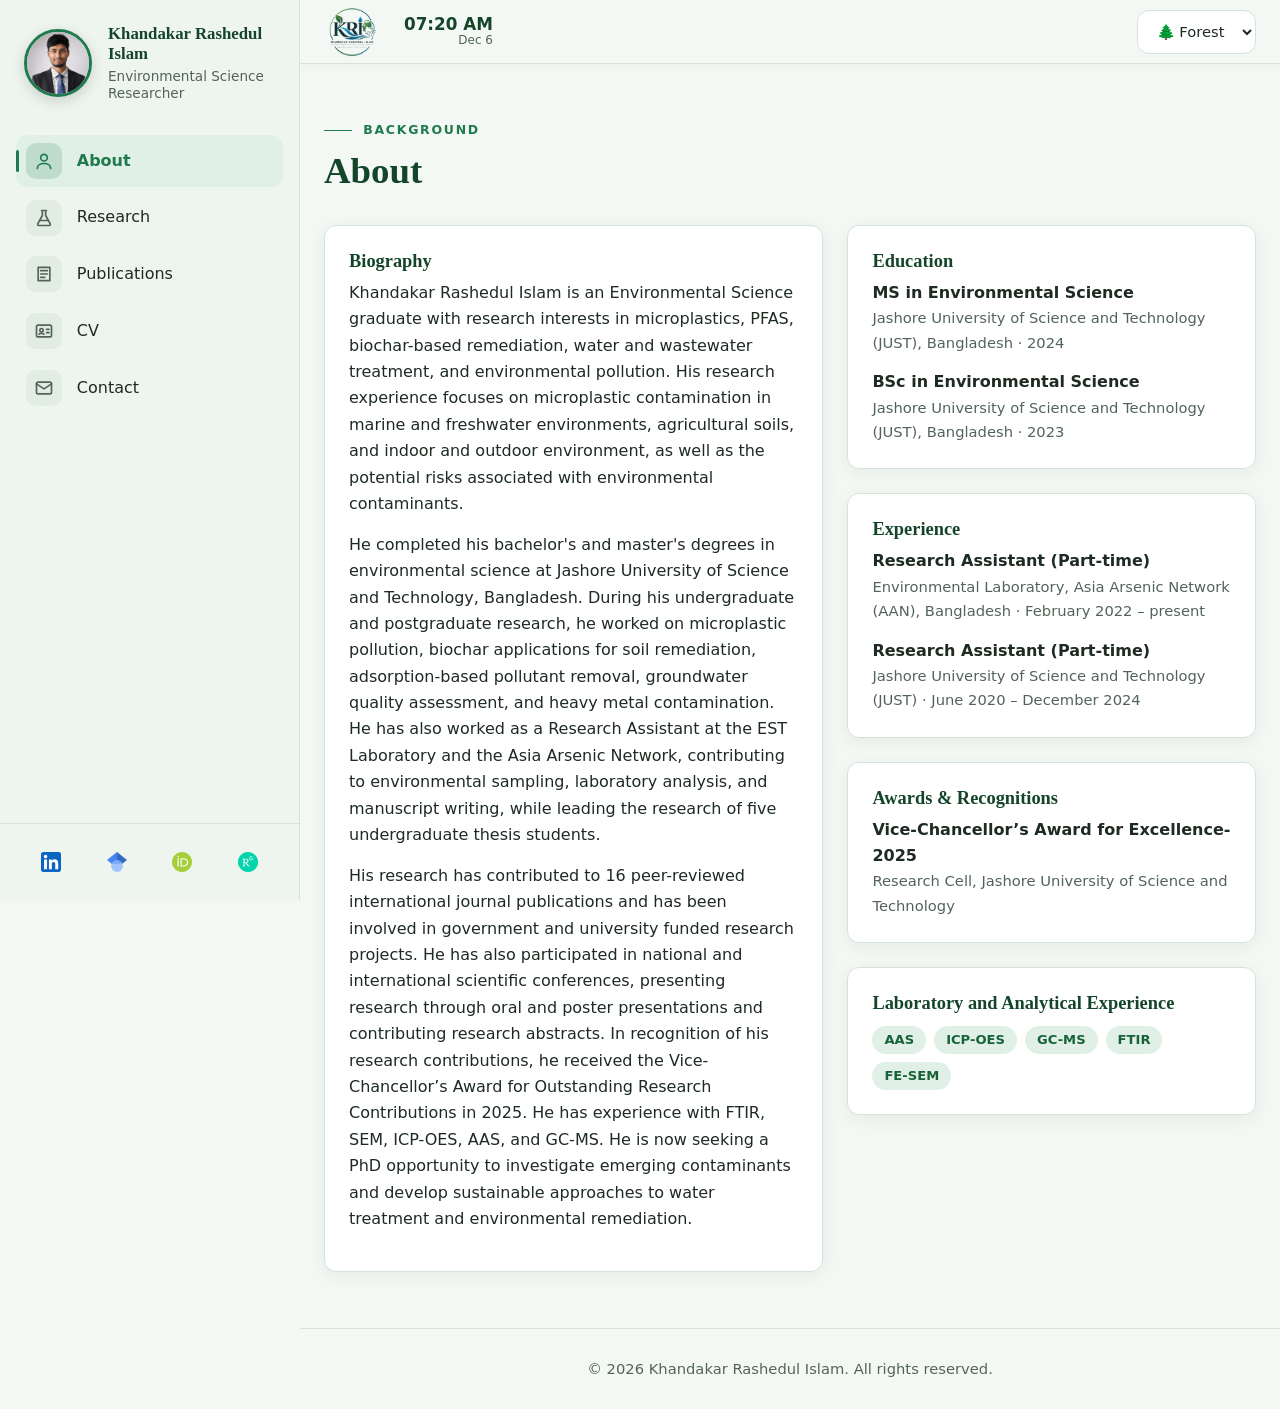
==== commit 4cd84bbe: "Update about.html" ====
--- a/about.html
+++ b/about.html
@@ -143,7 +143,7 @@
                 as well as the potential risks associated with environmental contaminants.
               </p>
               <p>
-                He completed his bachelor's and master's degrees in environmental science at Jashore University of Science and Technology (JUST), Bangladesh. 
+                He completed his bachelor's and master's degrees in environmental science at Jashore University of Science and Technology, Bangladesh. 
                 During his undergraduate and postgraduate research, he worked on microplastic pollution, biochar applications for soil remediation, 
                 adsorption-based pollutant removal, groundwater quality assessment, and heavy metal contamination. He has also worked as a Research Assistant 
                 at the EST Laboratory and the Asia Arsenic Network, contributing to environmental sampling, laboratory analysis, and manuscript writing, while leading the research of five undergraduate thesis students.
@@ -191,7 +191,7 @@
                 <ul class="plain-list">
                   <li>
                     <strong>Vice-Chancellor’s Award for Excellence-2025</strong>
-                    <span class="item-meta">Research Cell, Jashore University of Science and Technology, Bangladesh</span>
+                    <span class="item-meta">Research Cell, Jashore University of Science and Technology</span>
                   </li>
                 </ul>
               </div>
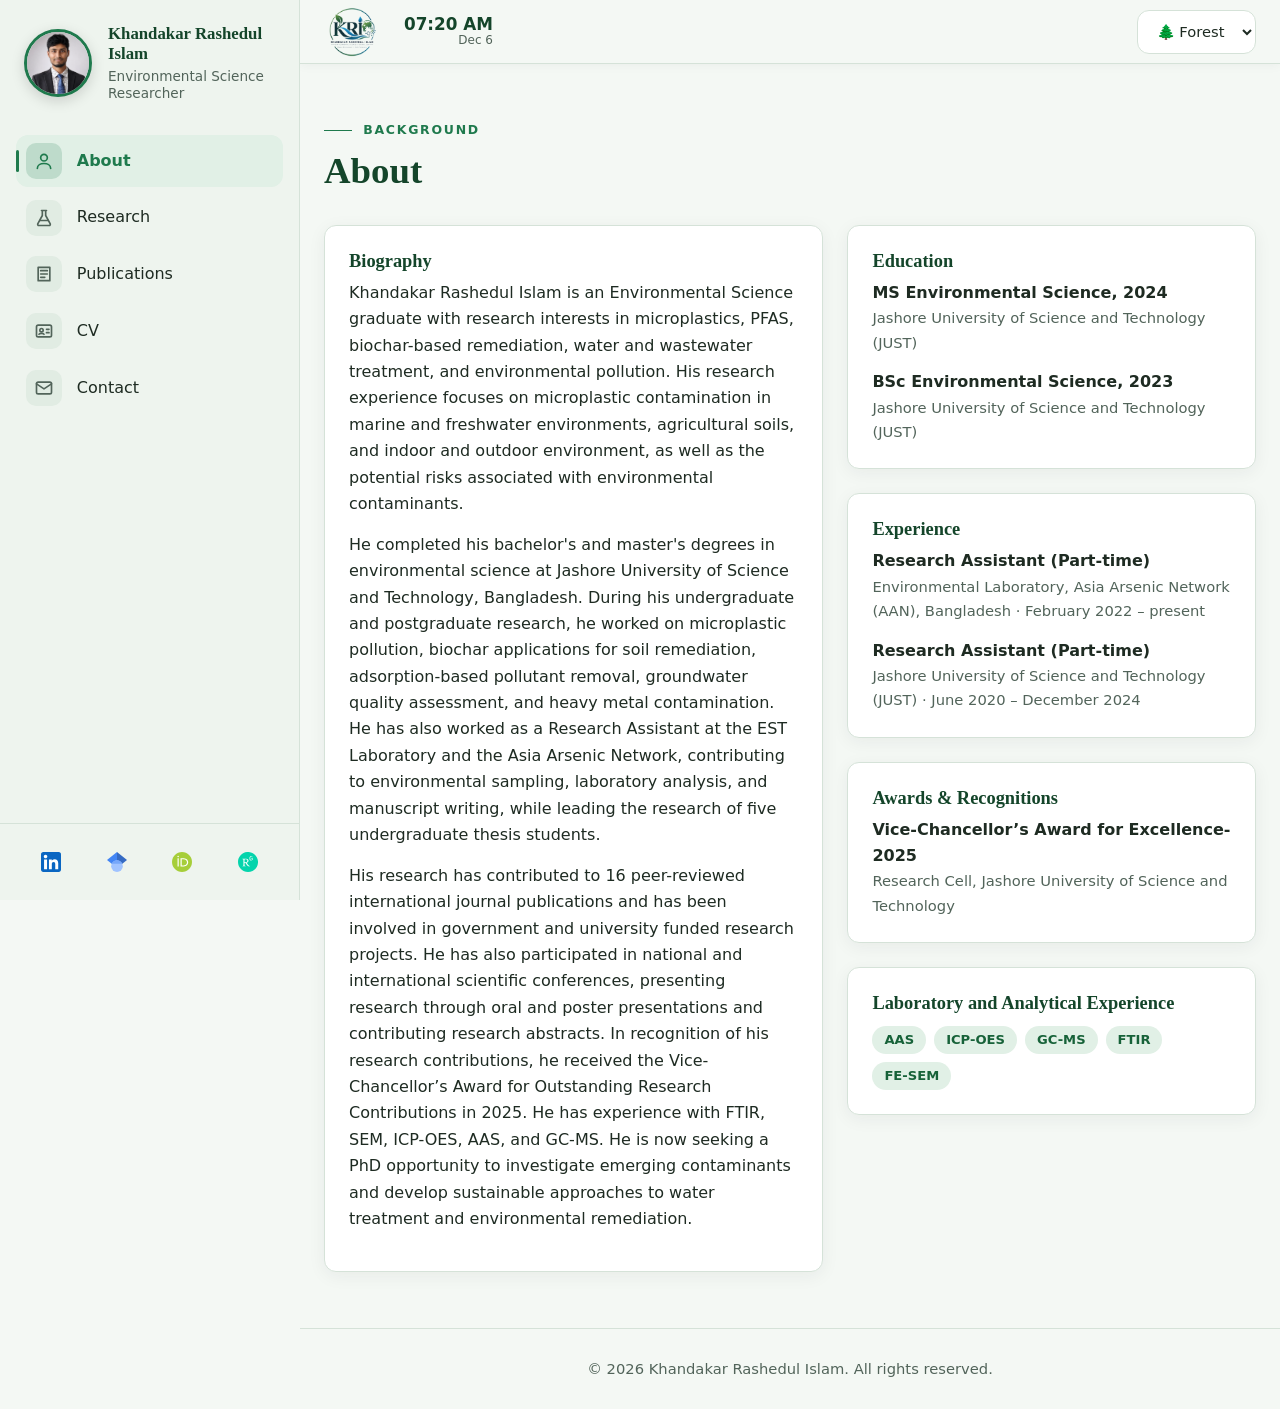
==== commit 6ef5938e: "Update education details in about.html" ====
--- a/about.html
+++ b/about.html
@@ -153,7 +153,7 @@
                 He has also participated in national and international scientific conferences, presenting research through oral and poster presentations and contributing research 
                 abstracts. In recognition of his research contributions, he received the Vice-Chancellor’s Award for Outstanding Research Contributions in 2025. 
                 He has experience with FTIR, SEM, ICP-OES, AAS, and GC-MS. 
-He is now seeking a PhD opportunity to investigate emerging contaminants and develop sustainable approaches to water treatment and environmental remediation.
+                He is now seeking a PhD opportunity to investigate emerging contaminants and develop sustainable approaches to water treatment and environmental remediation.
               </p>
             </div>
 
@@ -162,12 +162,12 @@
                 <h3>Education</h3>
                 <ul class="plain-list">
                   <li>
-                    <strong>MS in Environmental Science</strong>
-                    <span class="item-meta">Jashore University of Science and Technology (JUST), Bangladesh · 2024</span>
-                  </li>
-                  <li>
-                    <strong>BSc in Environmental Science</strong>
-                    <span class="item-meta">Jashore University of Science and Technology (JUST), Bangladesh · 2023</span>
+                    <strong>MS Environmental Science, 2024</strong>
+                    <span class="item-meta">Jashore University of Science and Technology (JUST)</span>
+                  </li>
+                  <li>
+                    <strong>BSc Environmental Science, 2023</strong>
+                    <span class="item-meta">Jashore University of Science and Technology (JUST)</span>
                   </li>
                 </ul>
               </div>
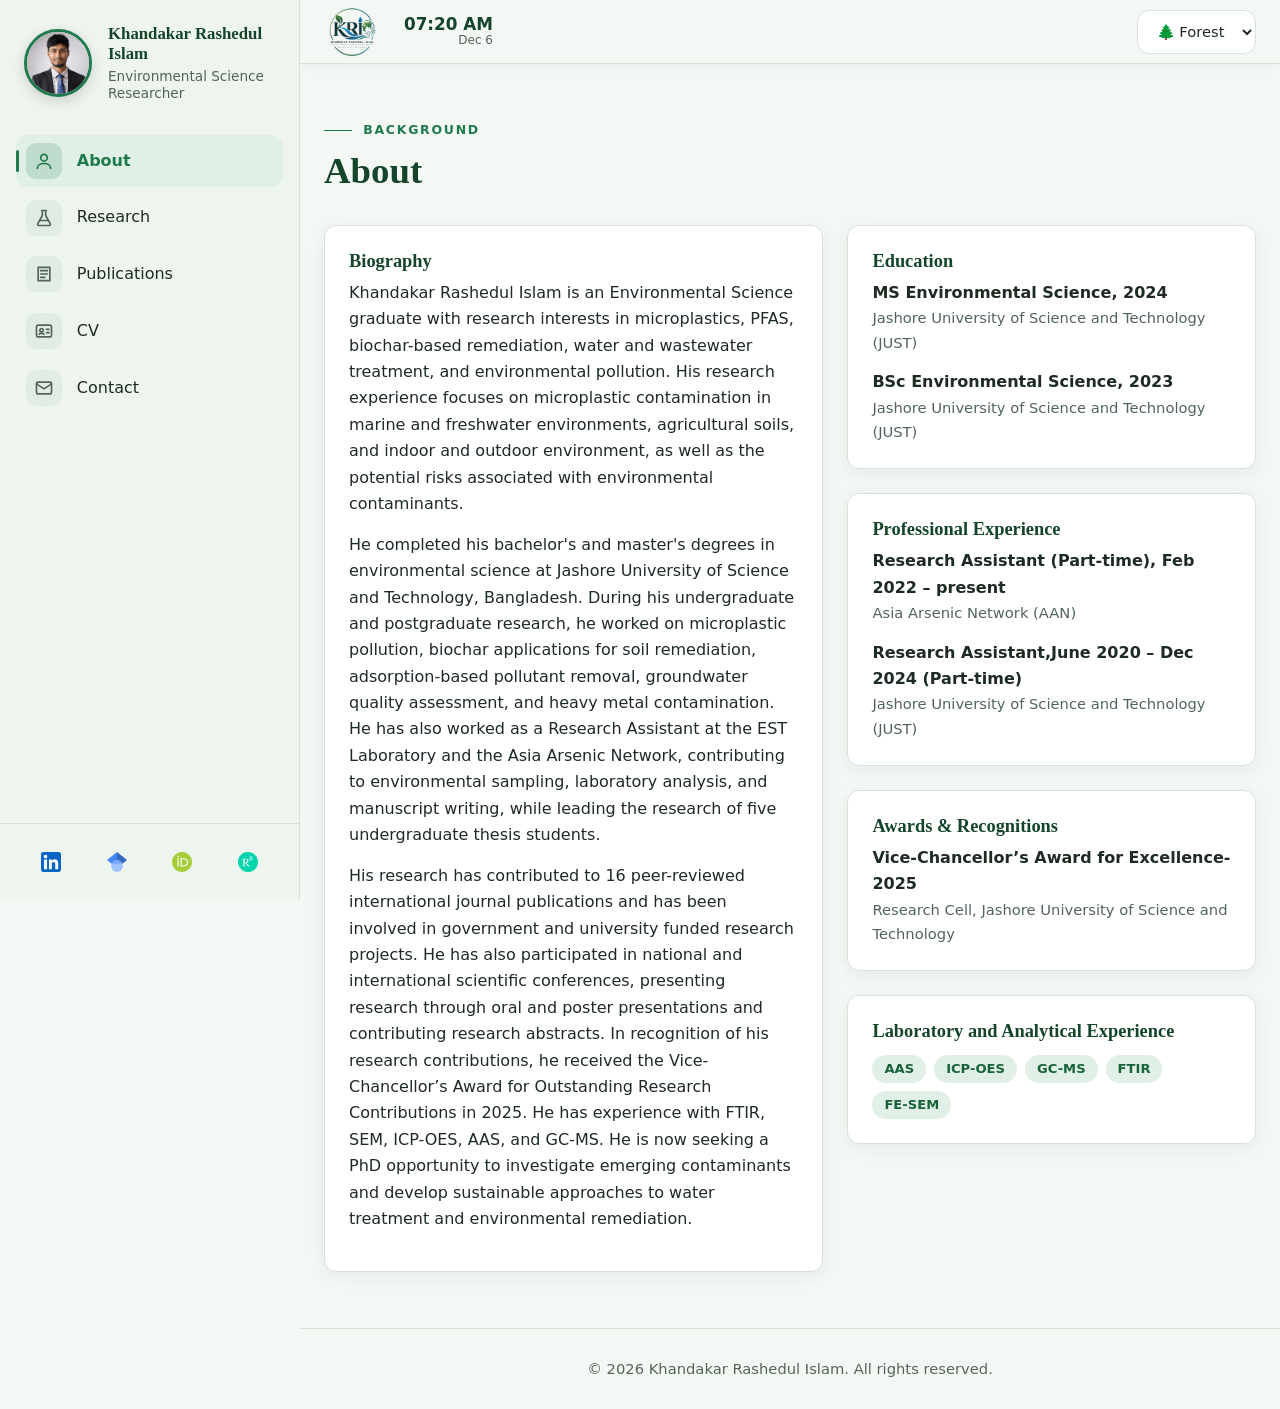
==== commit 96bf41c6: "Revise experience section in about.html Updated job titles and descriptions for clarity." ====
--- a/about.html
+++ b/about.html
@@ -173,15 +173,15 @@
               </div>
 
               <div class="card reveal">
-                <h3>Experience</h3>
+                <h3>Professional Experience</h3>
                 <ul class="plain-list">
                   <li>
-                    <strong>Research Assistant (Part-time)</strong>
-                    <span class="item-meta">Environmental Laboratory, Asia Arsenic Network (AAN), Bangladesh · February 2022 – present</span>
-                  </li>
-                  <li>
-                    <strong>Research Assistant (Part-time)</strong>
-                    <span class="item-meta">Jashore University of Science and Technology (JUST) · June 2020 – December 2024</span>
+                    <strong>Research Assistant (Part-time), Feb 2022 – present</strong>
+                    <span class="item-meta">Asia Arsenic Network (AAN) </span>
+                  </li>
+                  <li>
+                    <strong>Research Assistant,June 2020 – Dec 2024 (Part-time)</strong>
+                    <span class="item-meta">Jashore University of Science and Technology (JUST)</span>
                   </li>
                 </ul>
               </div>
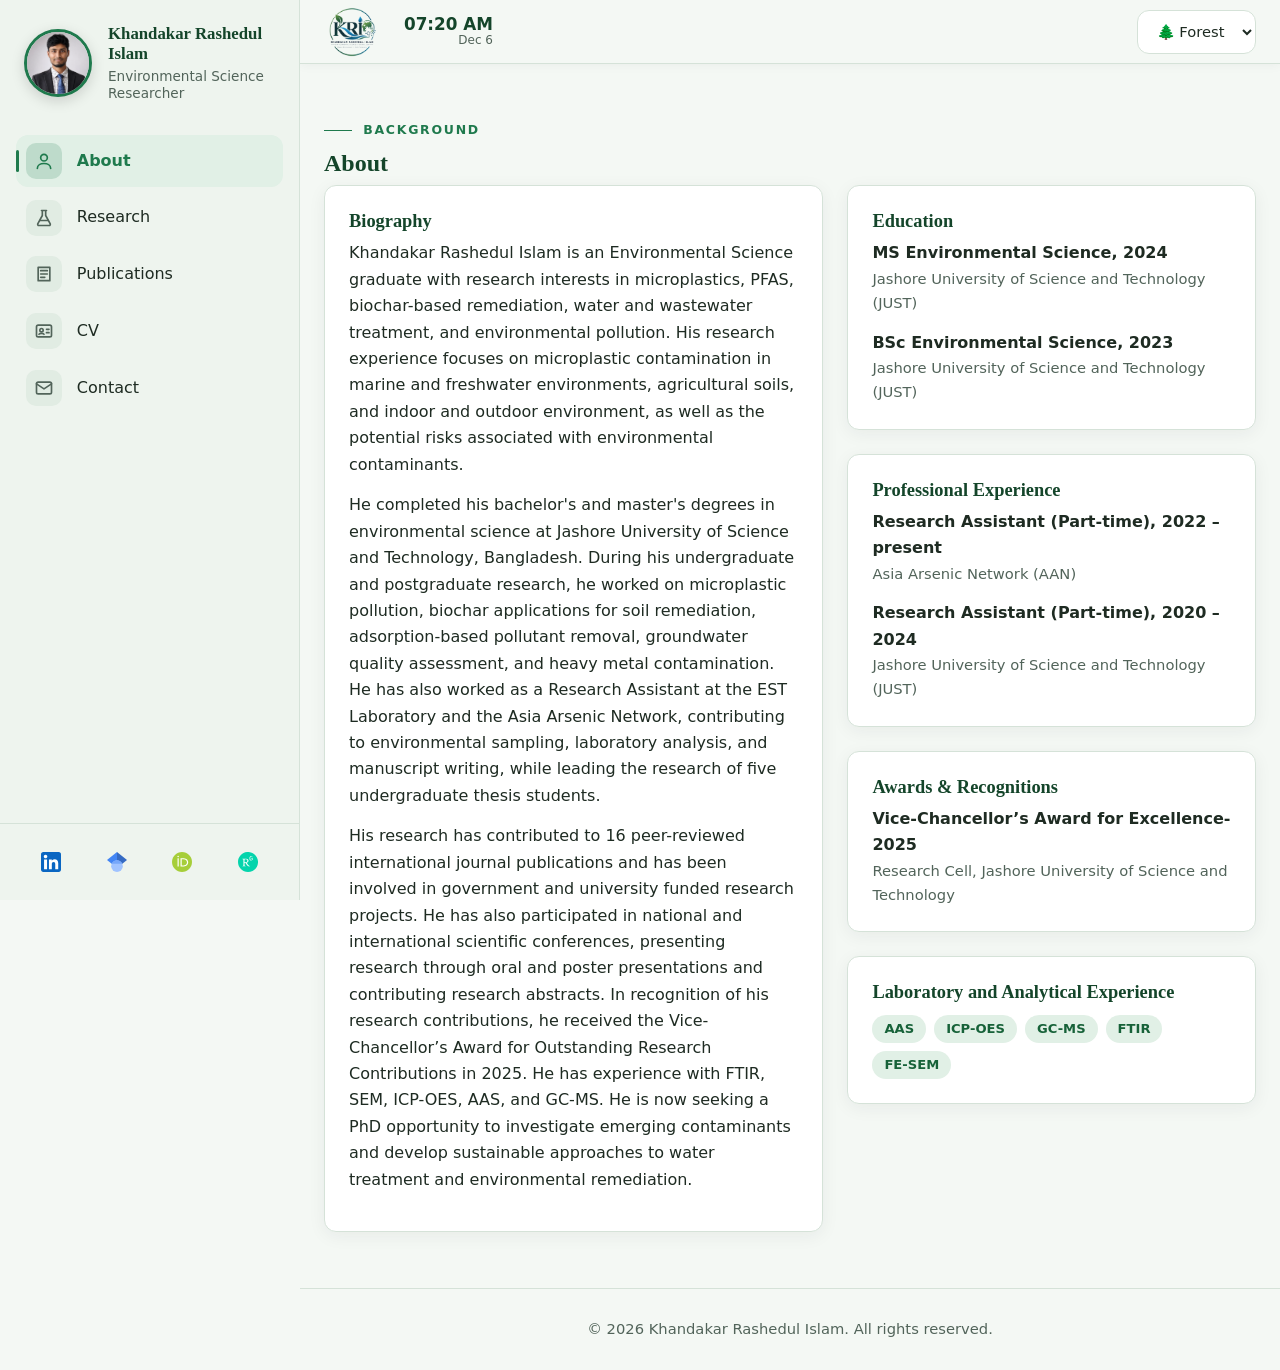
==== commit 258e1ef0: "Update job dates in about.html" ====
--- a/about.html
+++ b/about.html
@@ -129,7 +129,7 @@
       <!-- ===================== ABOUT ===================== -->
       <section class="section" id="about">
         <div class="container">
-          <div class="section-head reveal">
+          <div class="head reveal">
             <p class="eyebrow">Background</p>
             <h2>About</h2>
           </div>
@@ -176,11 +176,11 @@
                 <h3>Professional Experience</h3>
                 <ul class="plain-list">
                   <li>
-                    <strong>Research Assistant (Part-time), Feb 2022 – present</strong>
+                    <strong>Research Assistant (Part-time), 2022 – present</strong>
                     <span class="item-meta">Asia Arsenic Network (AAN) </span>
                   </li>
                   <li>
-                    <strong>Research Assistant,June 2020 – Dec 2024 (Part-time)</strong>
+                    <strong>Research Assistant (Part-time), 2020 – 2024</strong>
                     <span class="item-meta">Jashore University of Science and Technology (JUST)</span>
                   </li>
                 </ul>
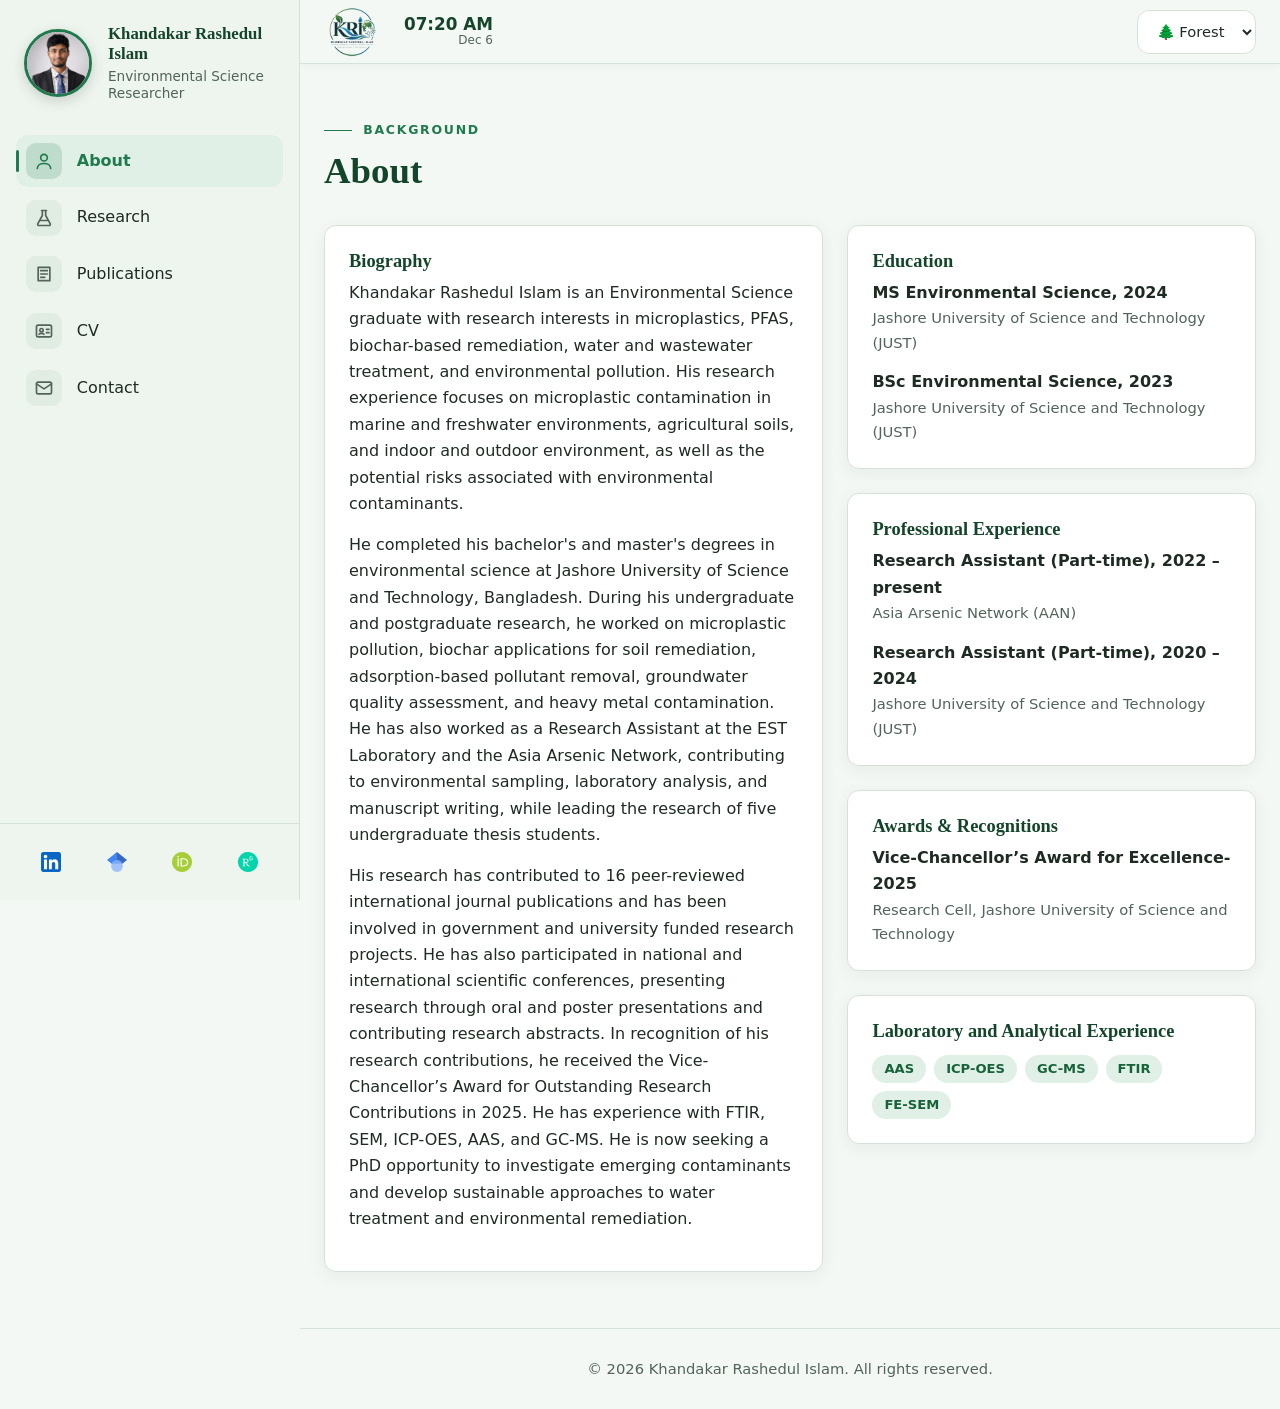
==== commit 8ef25ccf: "Rename div class from 'head' to 'section-head'" ====
--- a/about.html
+++ b/about.html
@@ -129,7 +129,7 @@
       <!-- ===================== ABOUT ===================== -->
       <section class="section" id="about">
         <div class="container">
-          <div class="head reveal">
+          <div class="section-head reveal">
             <p class="eyebrow">Background</p>
             <h2>About</h2>
           </div>
